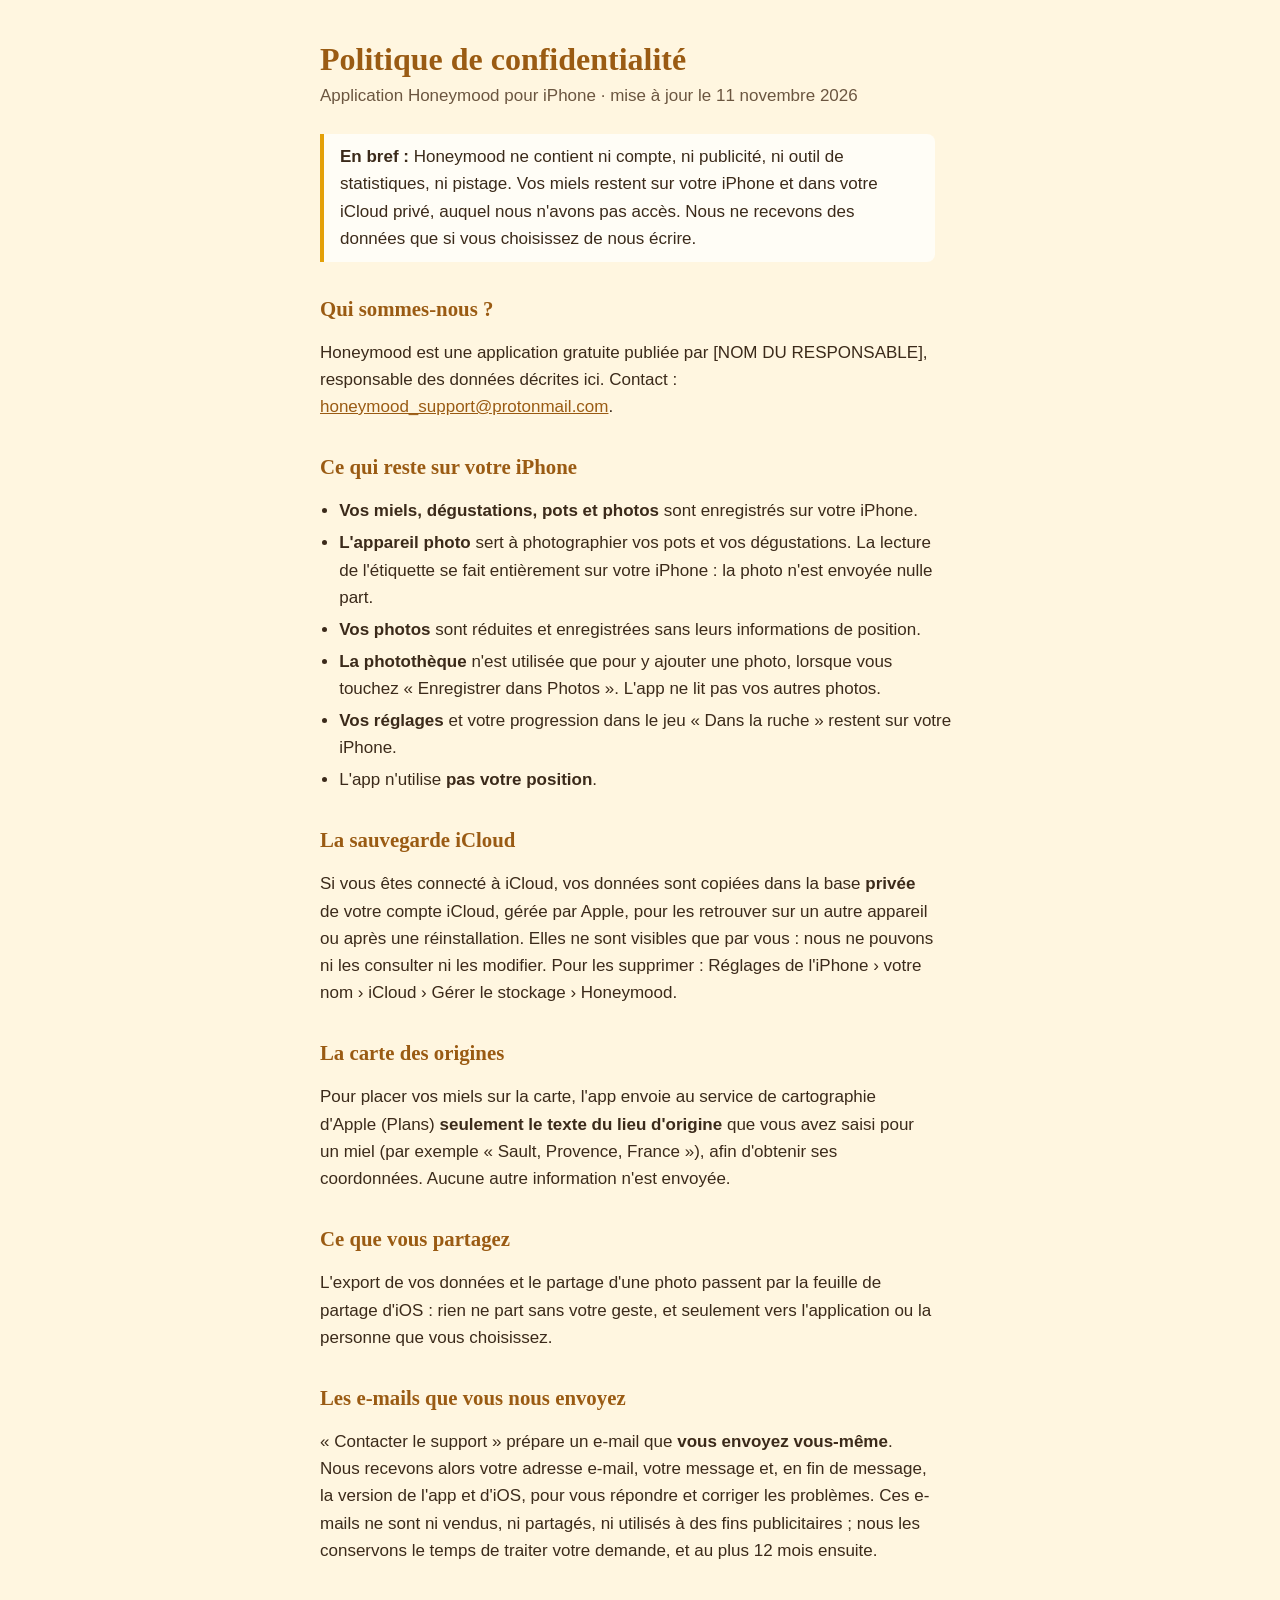
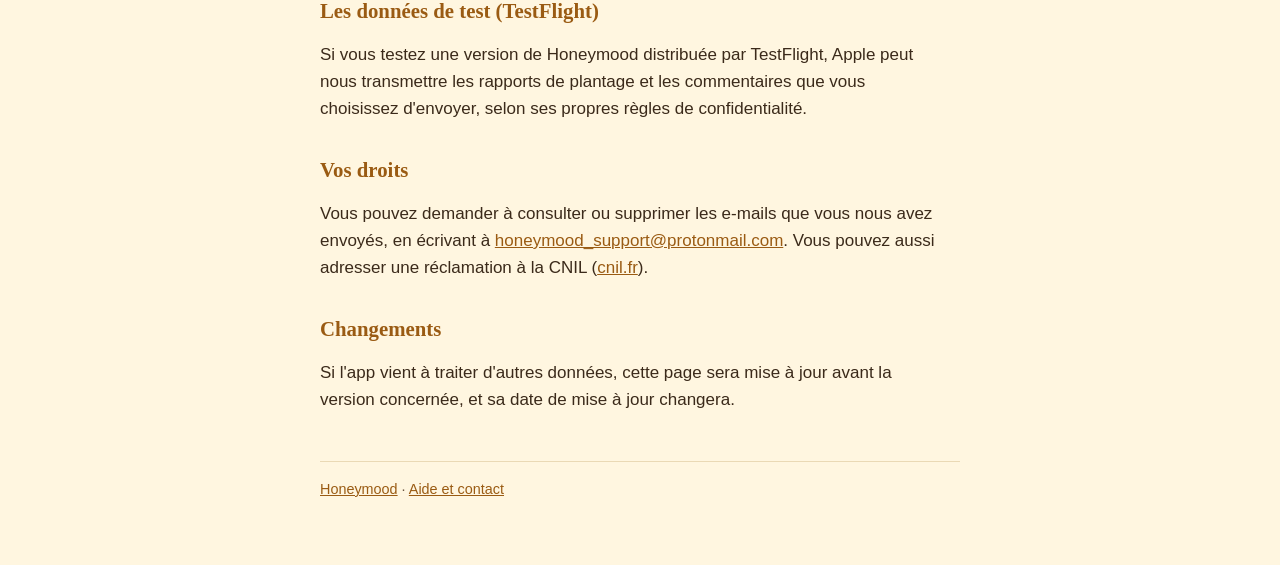
==== confidentialite.html @ 91a367d4 "Site public : accueil, aide et politique de confidentialité (pas encore publiés) Pages autonomes (au" ====
<!doctype html>
<html lang="fr">
<head>
<meta charset="utf-8">
<meta name="viewport" content="width=device-width, initial-scale=1">
<title>Honeymood · Politique de confidentialité</title>
<link rel="stylesheet" href="style.css">
</head>
<body>
<main>
  <h1>Politique de confidentialité</h1>
  <p class="maj">Application Honeymood pour iPhone · mise à jour le 11 novembre 2026</p>

  <p class="resume"><strong>En bref :</strong> Honeymood ne contient ni compte, ni publicité, ni outil de statistiques, ni pistage. Vos miels restent sur votre iPhone et dans votre iCloud privé, auquel nous n'avons pas accès. Nous ne recevons des données que si vous choisissez de nous écrire.</p>

  <h2>Qui sommes-nous ?</h2>
  <p>Honeymood est une application gratuite publiée par [NOM DU RESPONSABLE], responsable des données décrites ici. Contact : <a href="mailto:honeymood_support@protonmail.com">honeymood_support@protonmail.com</a>.</p>

  <h2>Ce qui reste sur votre iPhone</h2>
  <ul>
    <li><strong>Vos miels, dégustations, pots et photos</strong> sont enregistrés sur votre iPhone.</li>
    <li><strong>L'appareil photo</strong> sert à photographier vos pots et vos dégustations. La lecture de l'étiquette se fait entièrement sur votre iPhone : la photo n'est envoyée nulle part.</li>
    <li><strong>Vos photos</strong> sont réduites et enregistrées sans leurs informations de position.</li>
    <li><strong>La photothèque</strong> n'est utilisée que pour y ajouter une photo, lorsque vous touchez « Enregistrer dans Photos ». L'app ne lit pas vos autres photos.</li>
    <li><strong>Vos réglages</strong> et votre progression dans le jeu « Dans la ruche » restent sur votre iPhone.</li>
    <li>L'app n'utilise <strong>pas votre position</strong>.</li>
  </ul>

  <h2>La sauvegarde iCloud</h2>
  <p>Si vous êtes connecté à iCloud, vos données sont copiées dans la base <strong>privée</strong> de votre compte iCloud, gérée par Apple, pour les retrouver sur un autre appareil ou après une réinstallation. Elles ne sont visibles que par vous : nous ne pouvons ni les consulter ni les modifier. Pour les supprimer : Réglages de l'iPhone › votre nom › iCloud › Gérer le stockage › Honeymood.</p>

  <h2>La carte des origines</h2>
  <p>Pour placer vos miels sur la carte, l'app envoie au service de cartographie d'Apple (Plans) <strong>seulement le texte du lieu d'origine</strong> que vous avez saisi pour un miel (par exemple « Sault, Provence, France »), afin d'obtenir ses coordonnées. Aucune autre information n'est envoyée.</p>

  <h2>Ce que vous partagez</h2>
  <p>L'export de vos données et le partage d'une photo passent par la feuille de partage d'iOS : rien ne part sans votre geste, et seulement vers l'application ou la personne que vous choisissez.</p>

  <h2>Les e-mails que vous nous envoyez</h2>
  <p>« Contacter le support » prépare un e-mail que <strong>vous envoyez vous-même</strong>. Nous recevons alors votre adresse e-mail, votre message et, en fin de message, la version de l'app et d'iOS, pour vous répondre et corriger les problèmes. Ces e-mails ne sont ni vendus, ni partagés, ni utilisés à des fins publicitaires ; nous les conservons le temps de traiter votre demande, et au plus 12 mois ensuite.</p>

  <h2>Les données de test (TestFlight)</h2>
  <p>Si vous testez une version de Honeymood distribuée par TestFlight, Apple peut nous transmettre les rapports de plantage et les commentaires que vous choisissez d'envoyer, selon ses propres règles de confidentialité.</p>

  <h2>Vos droits</h2>
  <p>Vous pouvez demander à consulter ou supprimer les e-mails que vous nous avez envoyés, en écrivant à <a href="mailto:honeymood_support@protonmail.com">honeymood_support@protonmail.com</a>. Vous pouvez aussi adresser une réclamation à la CNIL (<a href="https://www.cnil.fr">cnil.fr</a>).</p>

  <h2>Changements</h2>
  <p>Si l'app vient à traiter d'autres données, cette page sera mise à jour avant la version concernée, et sa date de mise à jour changera.</p>

  <footer><a href="index.html">Honeymood</a> · <a href="support.html">Aide et contact</a></footer>
</main>
</body>
</html>
---- style.css ----
/* Honeymood public pages: no external font, image or script (nothing sent to a third party). */
:root { --fond: #FFF6E0; --carte: #FFFDF6; --texte: #3B2A1A; --discret: #6B5640; --accent: #9A5B13; --ambre: #E3A008; --trait: #EAD9B5; }
@media (prefers-color-scheme: dark) {
  :root { --fond: #1E160E; --carte: #2A1F14; --texte: #F3E6CF; --discret: #C9B79A; --accent: #E8B04A; --ambre: #E8B04A; --trait: #4A3A26; color-scheme: dark; }
}
* { box-sizing: border-box; }
body { margin: 0; background: var(--fond); color: var(--texte); font: 17px/1.6 -apple-system, "Helvetica Neue", Arial, sans-serif; }
main { max-width: 42rem; margin: 0 auto; padding: 2.5rem 1rem 4rem; }
h1, h2 { font-family: "New York", Georgia, "Times New Roman", serif; color: var(--accent); line-height: 1.2; }
h1 { font-size: 2rem; margin: 0 0 .25rem; }
h2 { font-size: 1.3rem; margin: 2.2rem 0 .5rem; }
p, li { max-width: 65ch; }
ul { padding-left: 1.2rem; }
li { margin: .3rem 0; }
a { color: var(--accent); }
.maj { color: var(--discret); margin: 0 0 1.5rem; }
.resume { border-left: 4px solid var(--ambre); padding: .6rem 1rem; background: var(--carte); border-radius: 0 8px 8px 0; }
.alveole { font-size: 2.5rem; color: var(--ambre); margin: 0; line-height: 1; }
nav { display: flex; flex-wrap: wrap; gap: .75rem; margin: 1.5rem 0; }
nav a { display: inline-block; padding: .6rem 1rem; border-radius: 999px; background: var(--carte); border: 1px solid var(--trait); text-decoration: none; font-weight: 600; }
dt { font-weight: 600; margin-top: 1.2rem; }
dd { margin: .3rem 0 0; }
footer { margin-top: 3rem; padding-top: 1rem; border-top: 1px solid var(--trait); color: var(--discret); font-size: .9rem; }
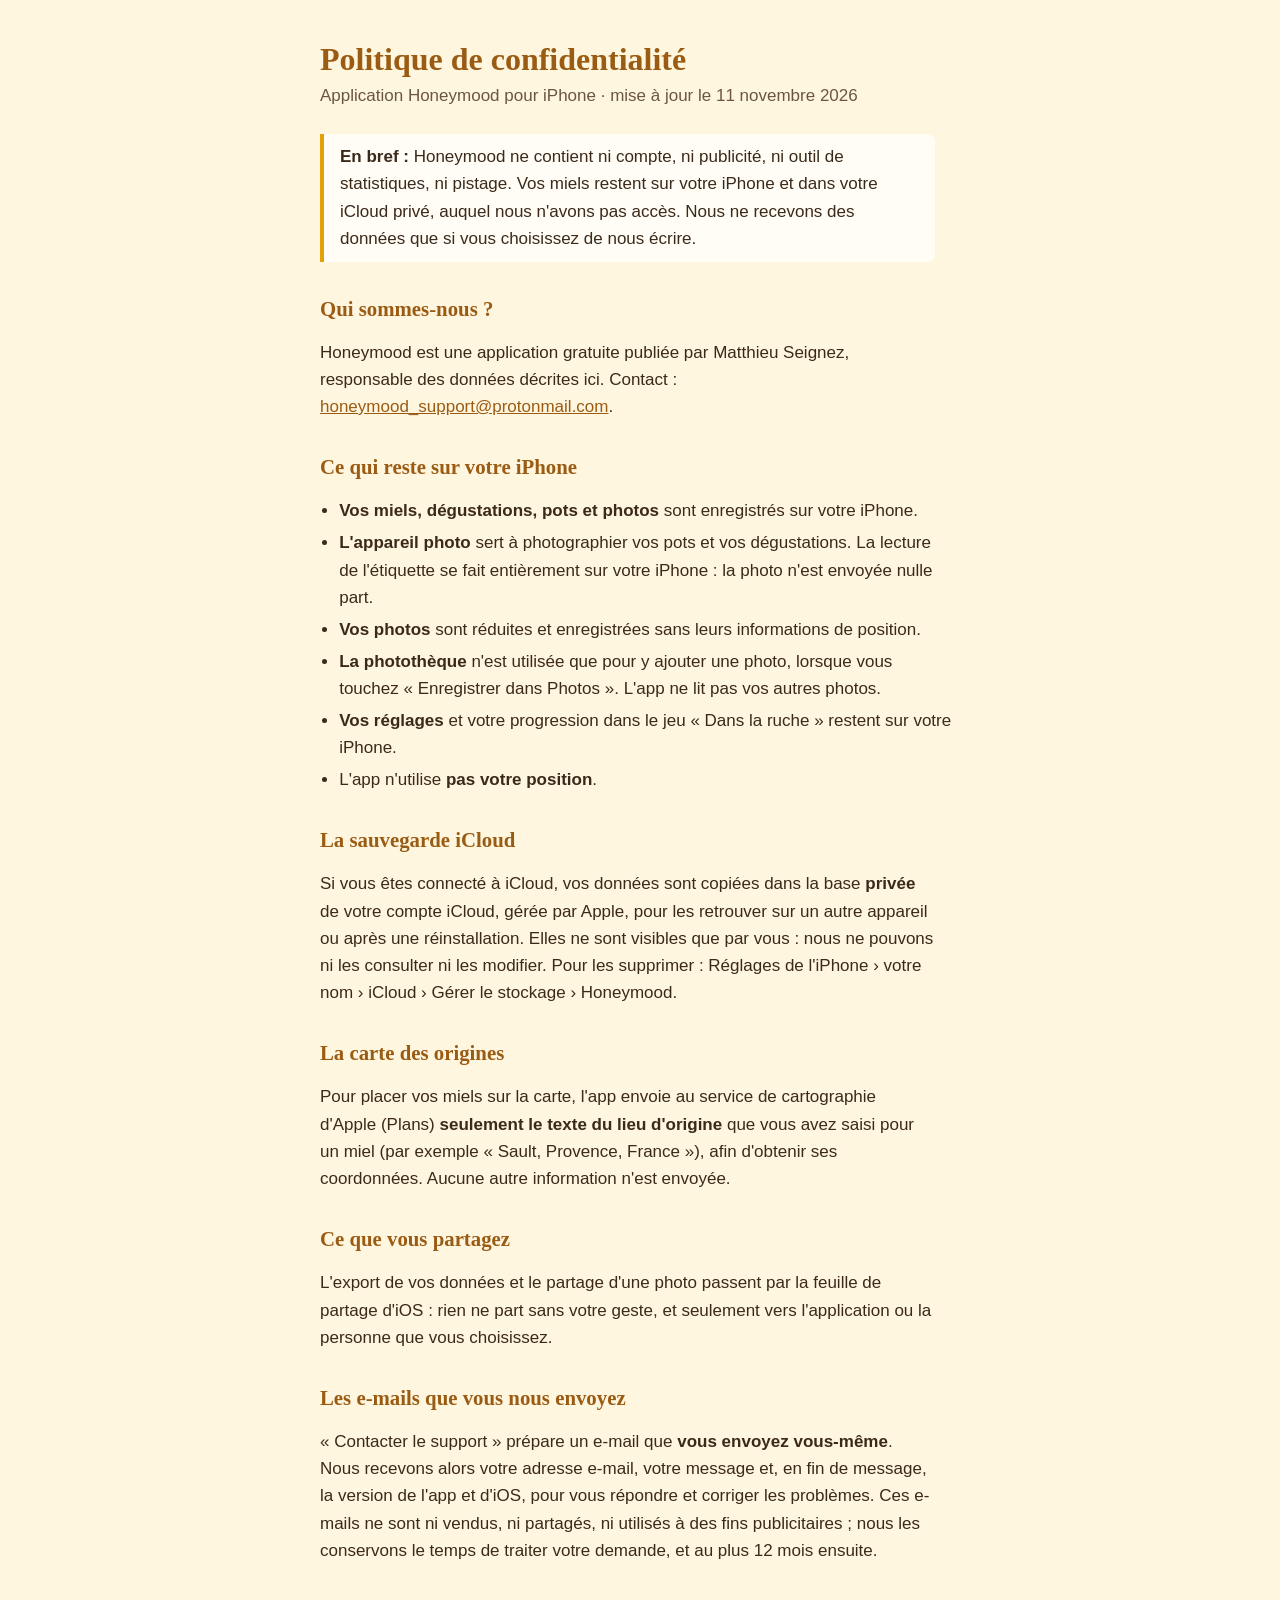
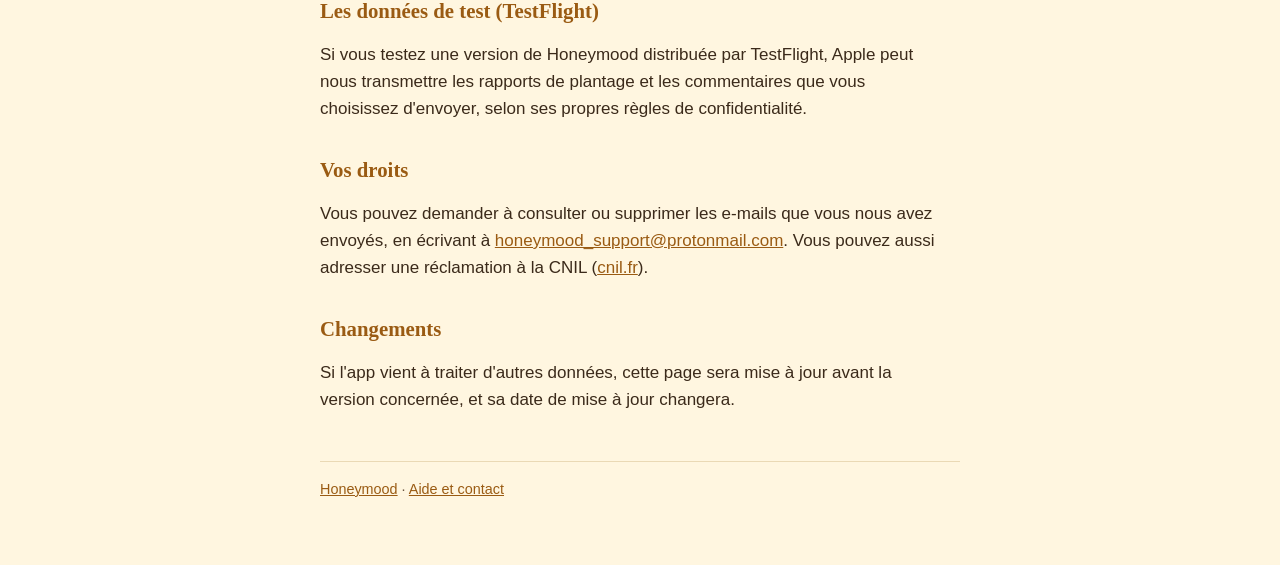
==== commit 90bcaddc: "Site : responsable des données nommé dans la politique de confidentialité Co-Authored-By: Claude Opu" ====
--- a/confidentialite.html
+++ b/confidentialite.html
@@ -14,7 +14,7 @@
   <p class="resume"><strong>En bref :</strong> Honeymood ne contient ni compte, ni publicité, ni outil de statistiques, ni pistage. Vos miels restent sur votre iPhone et dans votre iCloud privé, auquel nous n'avons pas accès. Nous ne recevons des données que si vous choisissez de nous écrire.</p>
 
   <h2>Qui sommes-nous ?</h2>
-  <p>Honeymood est une application gratuite publiée par [NOM DU RESPONSABLE], responsable des données décrites ici. Contact : <a href="mailto:honeymood_support@protonmail.com">honeymood_support@protonmail.com</a>.</p>
+  <p>Honeymood est une application gratuite publiée par Matthieu Seignez, responsable des données décrites ici. Contact : <a href="mailto:honeymood_support@protonmail.com">honeymood_support@protonmail.com</a>.</p>
 
   <h2>Ce qui reste sur votre iPhone</h2>
   <ul>
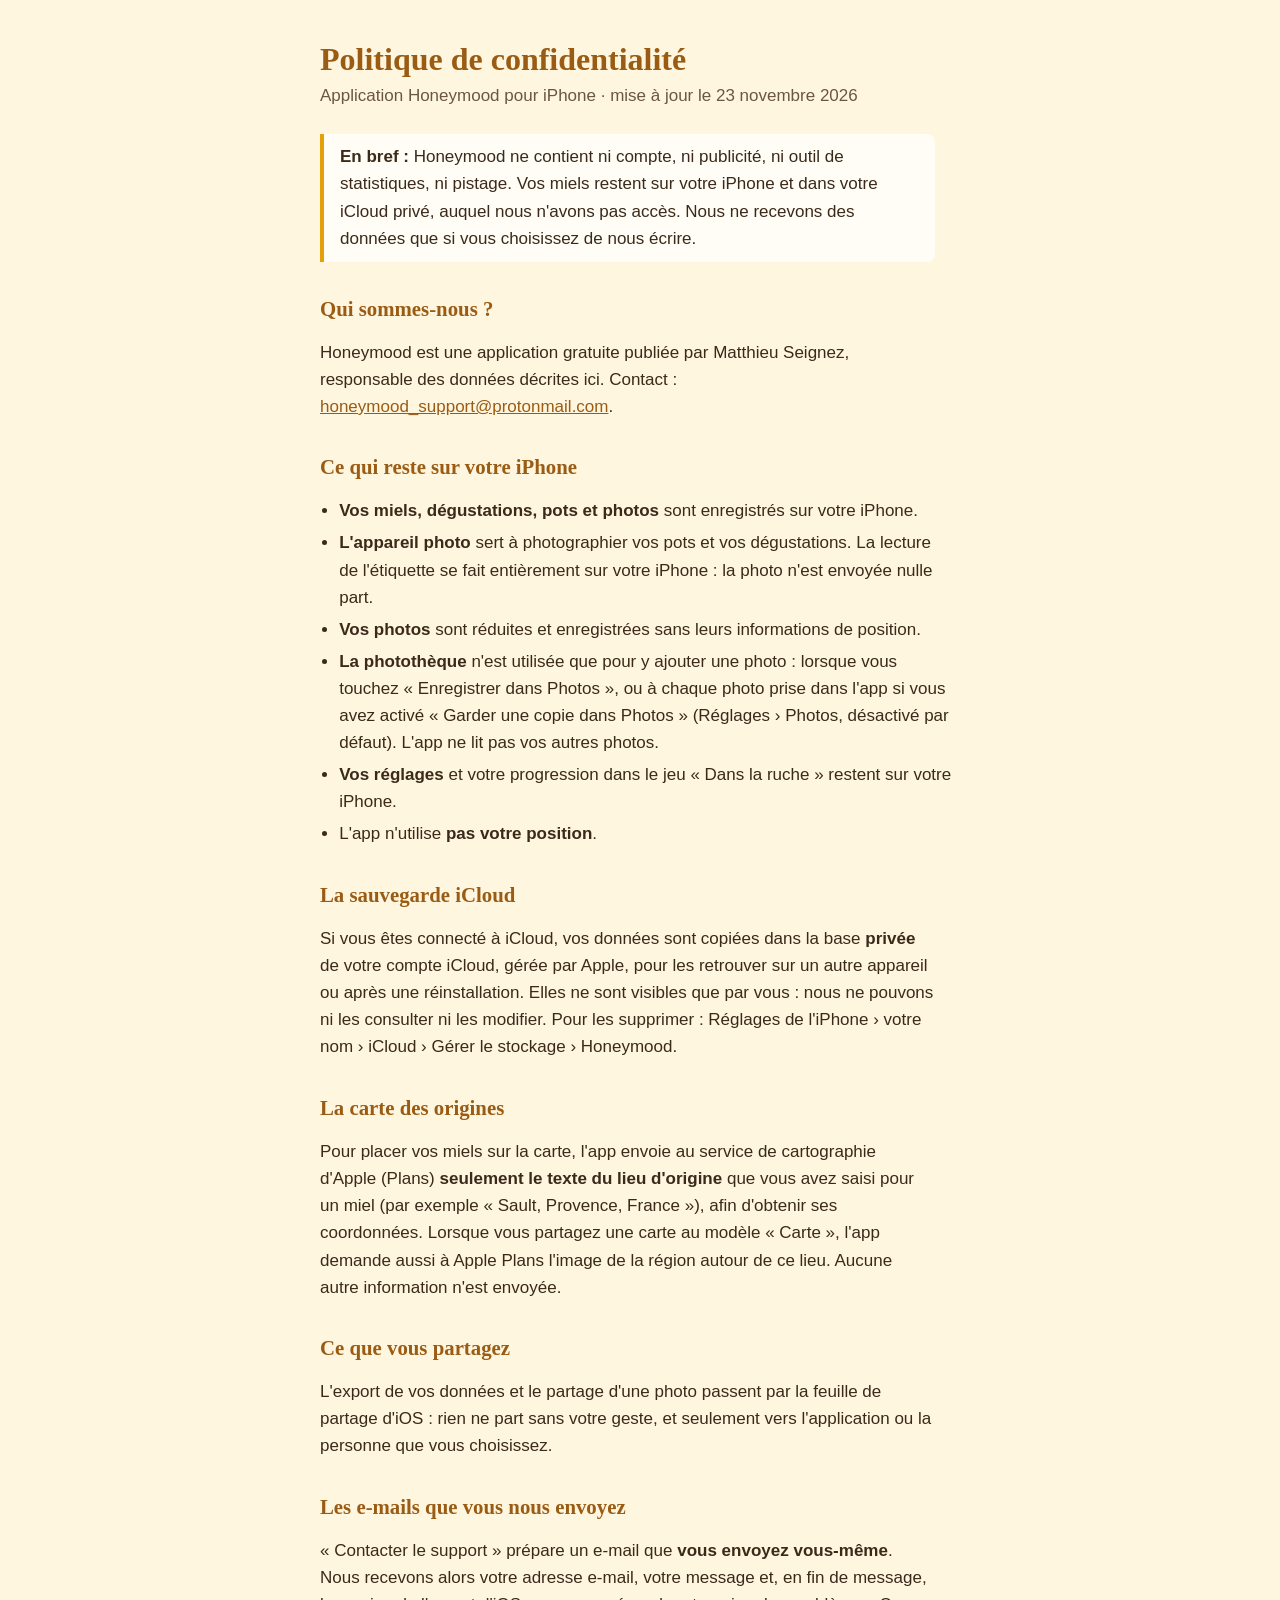
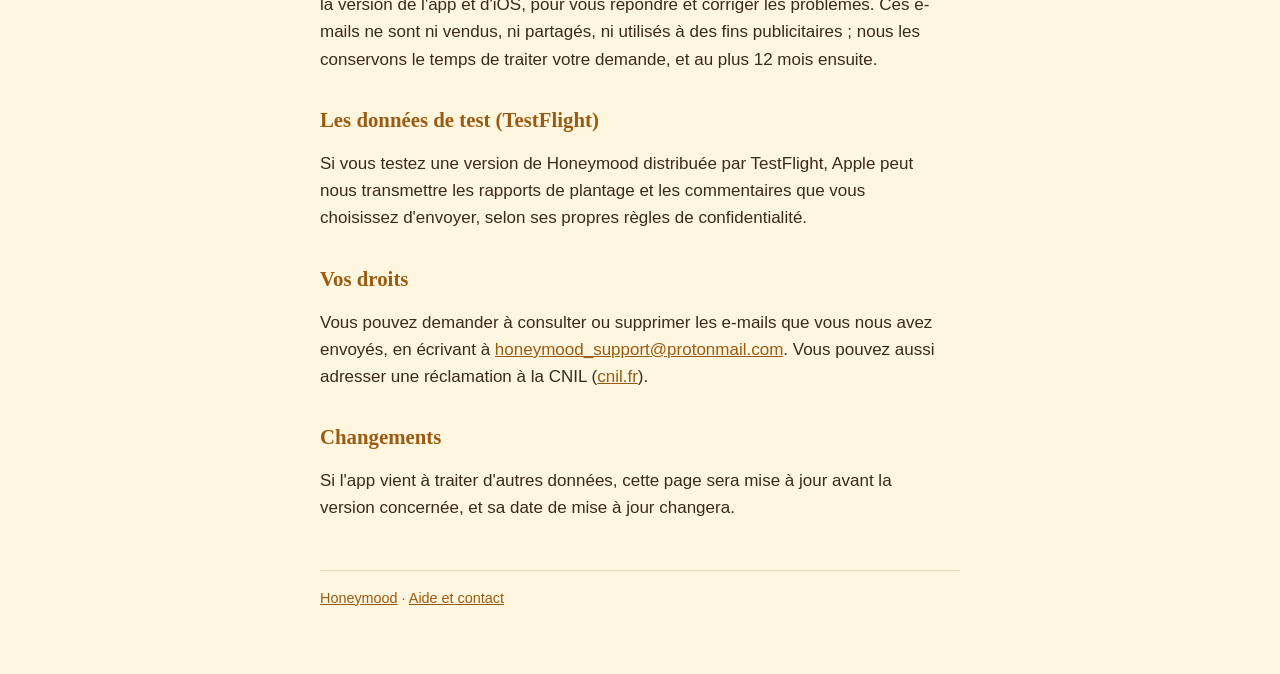
==== commit eab92a47: "Retours de Laurine : Quoi de neuf du build 9, politique de confidentialité, documents Politique mise" ====
--- a/confidentialite.html
+++ b/confidentialite.html
@@ -9,7 +9,7 @@
 <body>
 <main>
   <h1>Politique de confidentialité</h1>
-  <p class="maj">Application Honeymood pour iPhone · mise à jour le 11 novembre 2026</p>
+  <p class="maj">Application Honeymood pour iPhone · mise à jour le 23 novembre 2026</p>
 
   <p class="resume"><strong>En bref :</strong> Honeymood ne contient ni compte, ni publicité, ni outil de statistiques, ni pistage. Vos miels restent sur votre iPhone et dans votre iCloud privé, auquel nous n'avons pas accès. Nous ne recevons des données que si vous choisissez de nous écrire.</p>
 
@@ -21,7 +21,7 @@
     <li><strong>Vos miels, dégustations, pots et photos</strong> sont enregistrés sur votre iPhone.</li>
     <li><strong>L'appareil photo</strong> sert à photographier vos pots et vos dégustations. La lecture de l'étiquette se fait entièrement sur votre iPhone : la photo n'est envoyée nulle part.</li>
     <li><strong>Vos photos</strong> sont réduites et enregistrées sans leurs informations de position.</li>
-    <li><strong>La photothèque</strong> n'est utilisée que pour y ajouter une photo, lorsque vous touchez « Enregistrer dans Photos ». L'app ne lit pas vos autres photos.</li>
+    <li><strong>La photothèque</strong> n'est utilisée que pour y ajouter une photo : lorsque vous touchez « Enregistrer dans Photos », ou à chaque photo prise dans l'app si vous avez activé « Garder une copie dans Photos » (Réglages › Photos, désactivé par défaut). L'app ne lit pas vos autres photos.</li>
     <li><strong>Vos réglages</strong> et votre progression dans le jeu « Dans la ruche » restent sur votre iPhone.</li>
     <li>L'app n'utilise <strong>pas votre position</strong>.</li>
   </ul>
@@ -30,7 +30,7 @@
   <p>Si vous êtes connecté à iCloud, vos données sont copiées dans la base <strong>privée</strong> de votre compte iCloud, gérée par Apple, pour les retrouver sur un autre appareil ou après une réinstallation. Elles ne sont visibles que par vous : nous ne pouvons ni les consulter ni les modifier. Pour les supprimer : Réglages de l'iPhone › votre nom › iCloud › Gérer le stockage › Honeymood.</p>
 
   <h2>La carte des origines</h2>
-  <p>Pour placer vos miels sur la carte, l'app envoie au service de cartographie d'Apple (Plans) <strong>seulement le texte du lieu d'origine</strong> que vous avez saisi pour un miel (par exemple « Sault, Provence, France »), afin d'obtenir ses coordonnées. Aucune autre information n'est envoyée.</p>
+  <p>Pour placer vos miels sur la carte, l'app envoie au service de cartographie d'Apple (Plans) <strong>seulement le texte du lieu d'origine</strong> que vous avez saisi pour un miel (par exemple « Sault, Provence, France »), afin d'obtenir ses coordonnées. Lorsque vous partagez une carte au modèle « Carte », l'app demande aussi à Apple Plans l'image de la région autour de ce lieu. Aucune autre information n'est envoyée.</p>
 
   <h2>Ce que vous partagez</h2>
   <p>L'export de vos données et le partage d'une photo passent par la feuille de partage d'iOS : rien ne part sans votre geste, et seulement vers l'application ou la personne que vous choisissez.</p>
